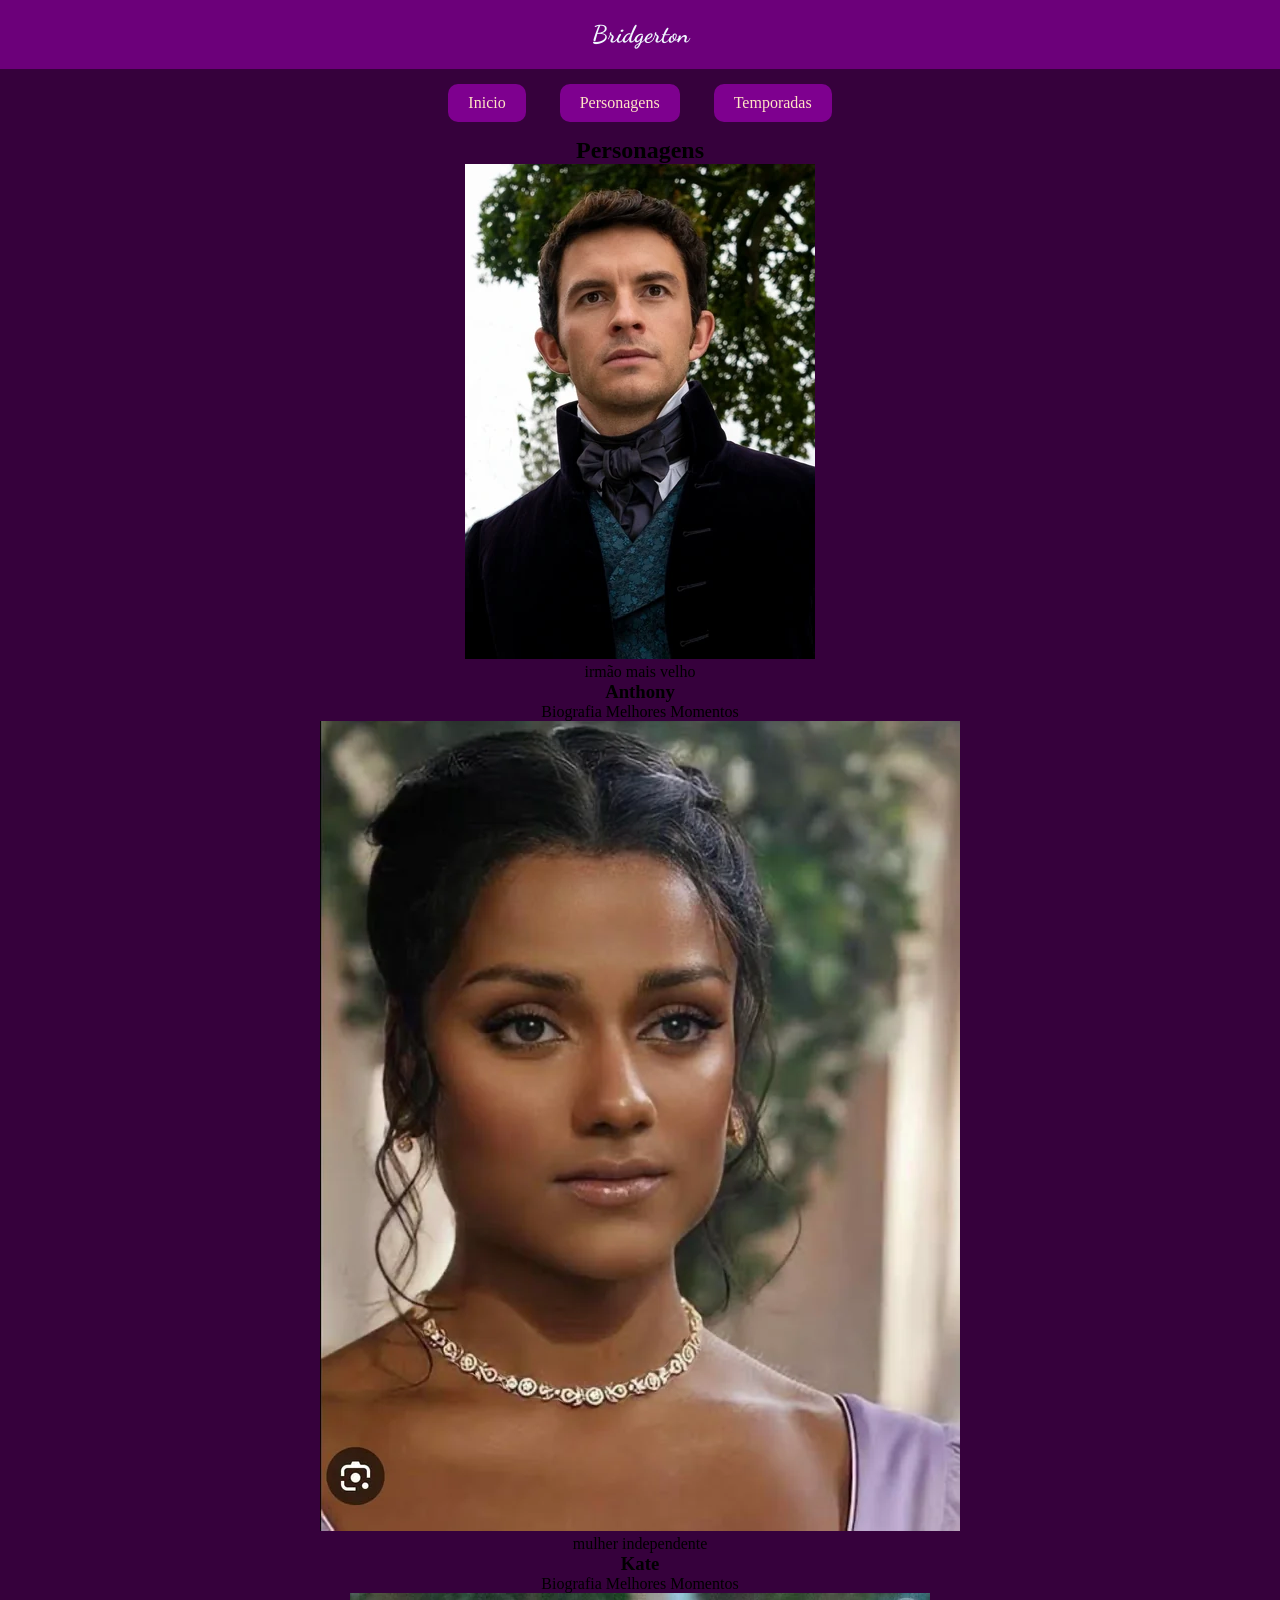
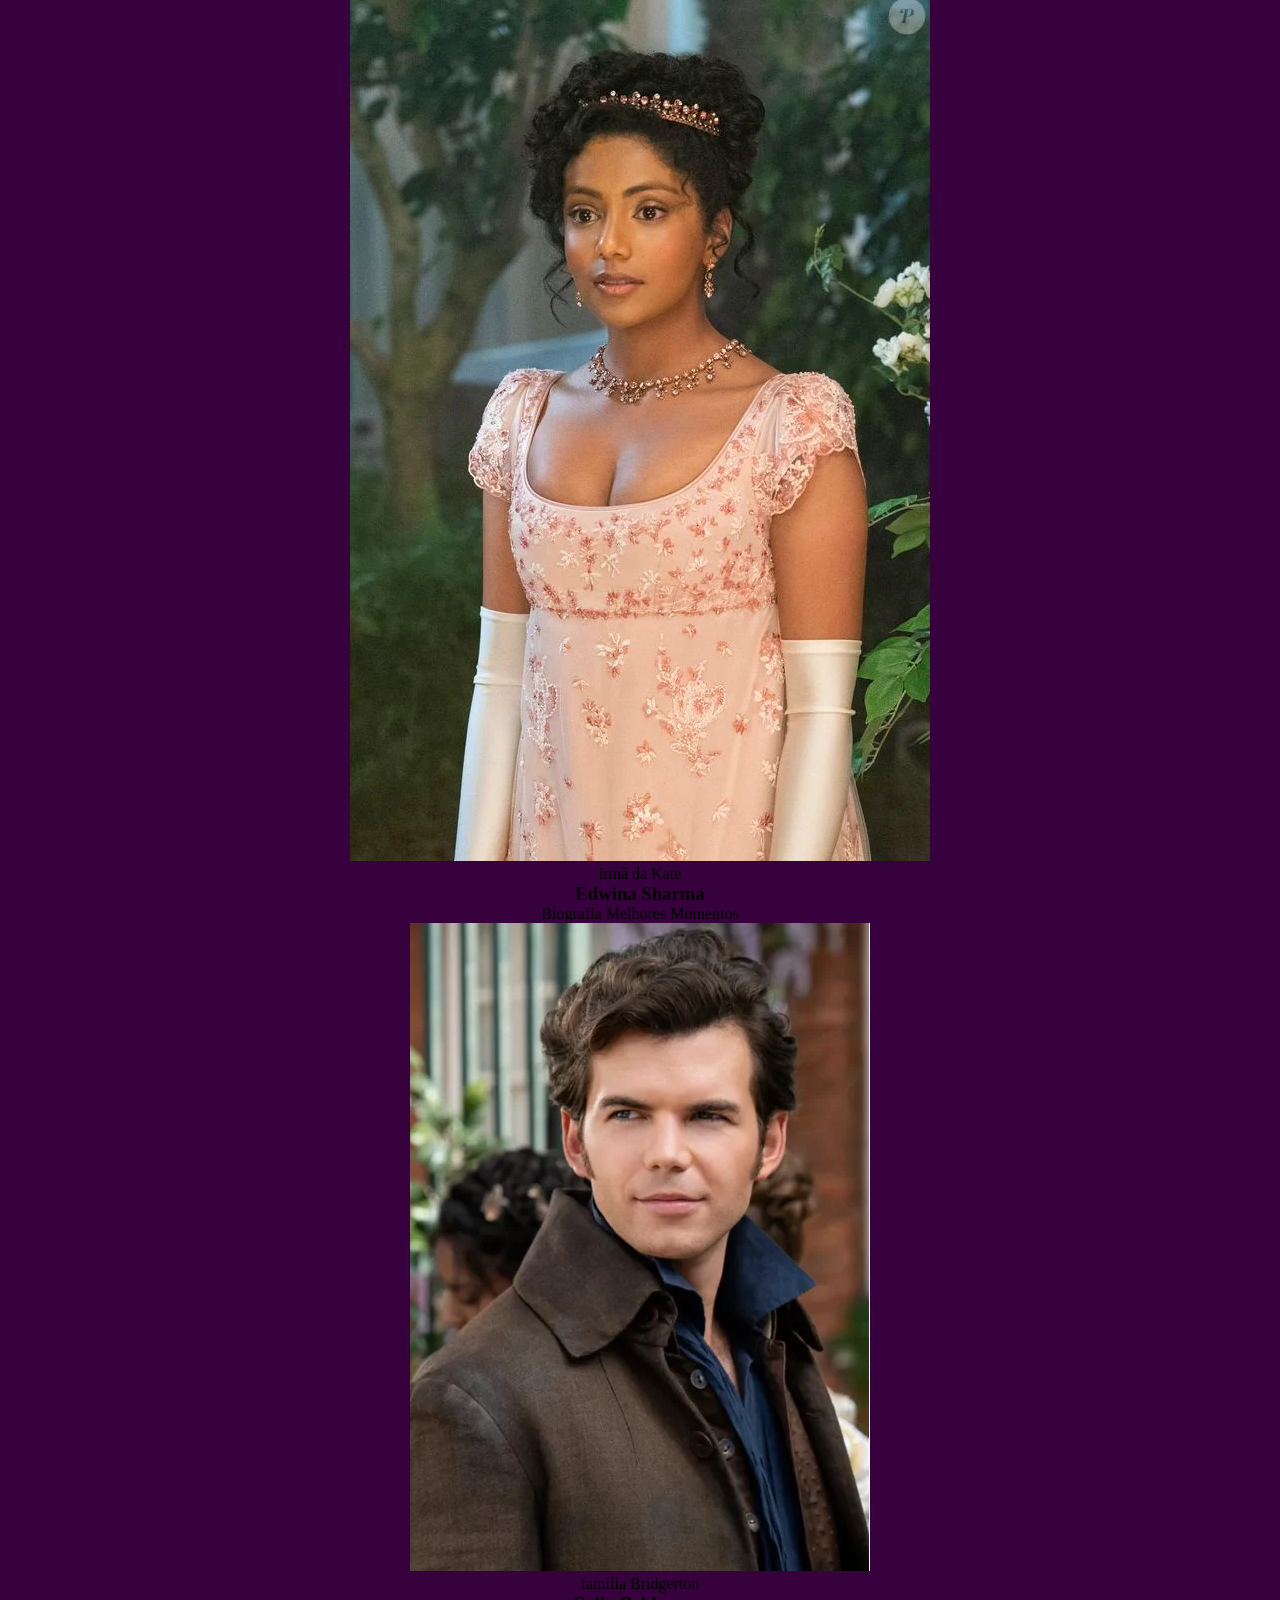
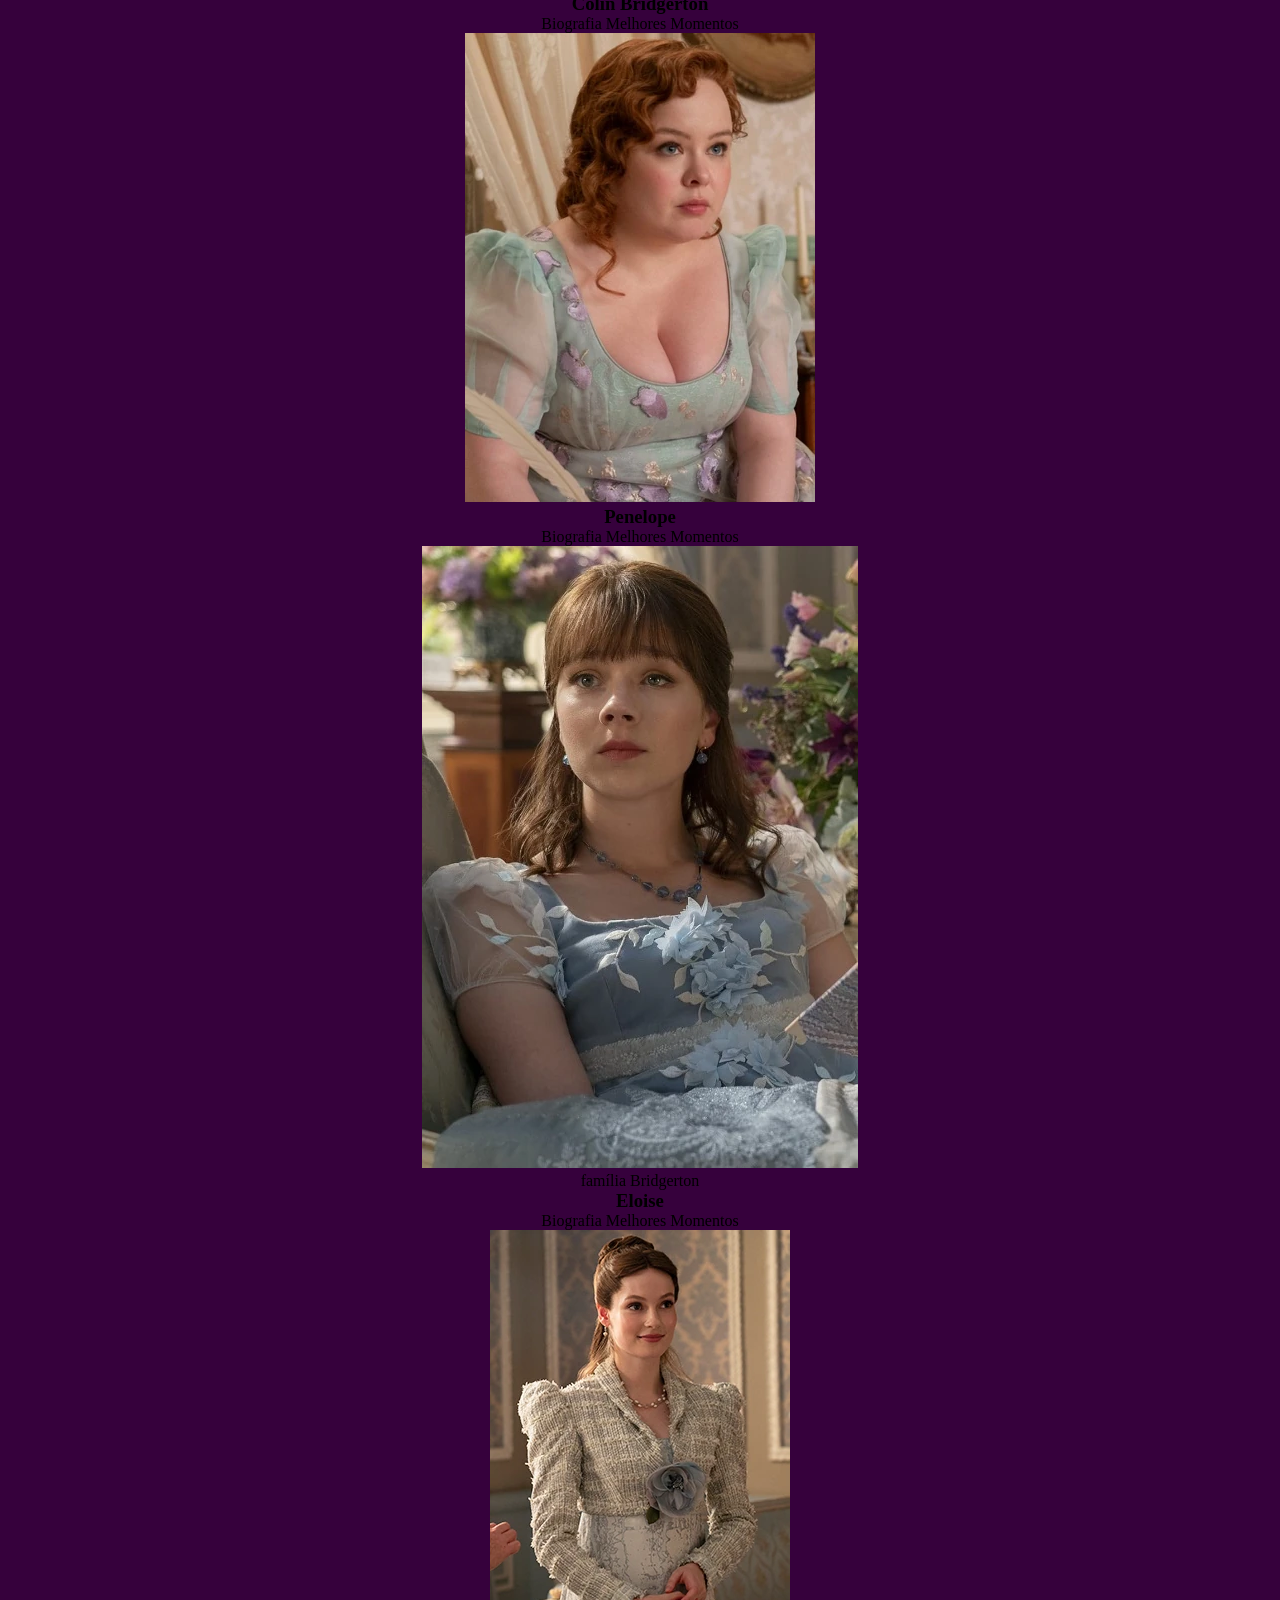
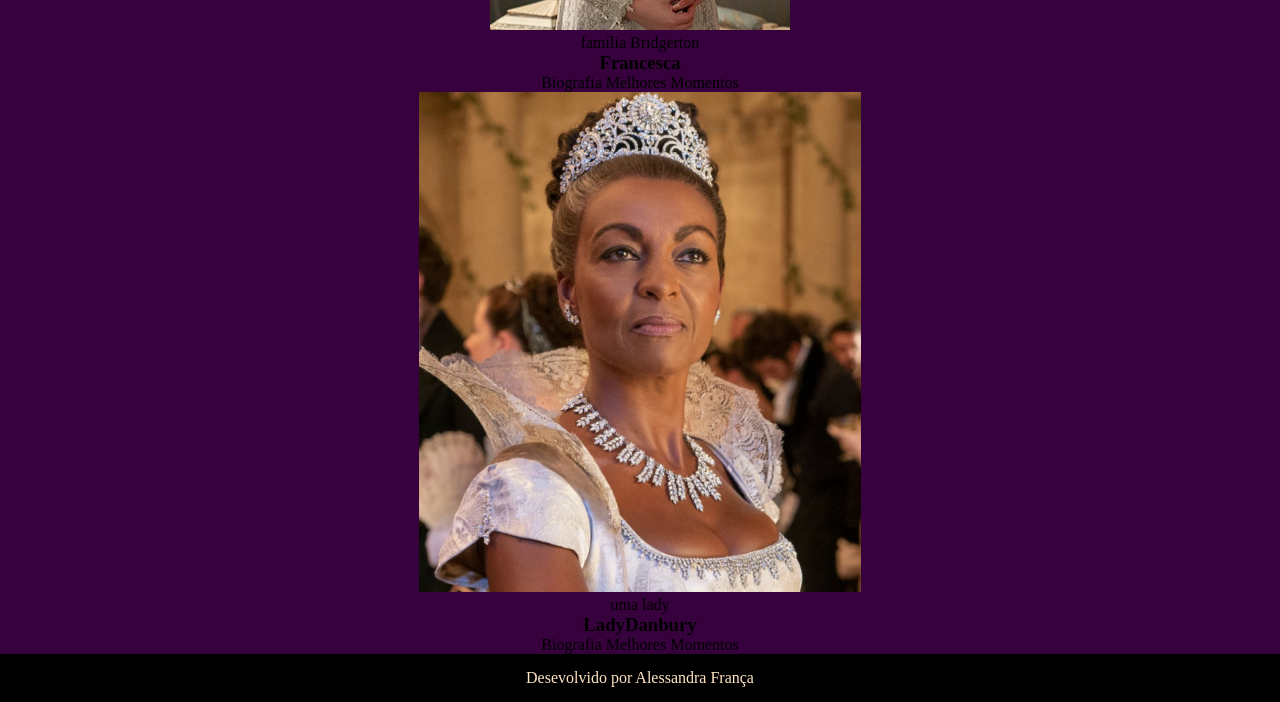
==== personagens.html @ f1dc0359 "salve alteracao" ====
<!DOCTYPE html>
<html lang="pt-br">
<head>
    <meta charset="UTF-8">
    <meta name="viewport" content="width=device-width, initial-scale=1.0">
    <title>Personagens</title>
    <link rel="stylesheet" href="./personagens.css">
    <link rel="shortcut icon" href="./imagens/favicon.webp" type="image/x-icon">
    <link rel="stylesheet" href="style.css"> <!--estilo para o header e o footer-->
</head>
<body>
    <header>
        <h2> Bridgerton </h2>
    </header>
    <nav>
        <a href="./index.html"> Inicio </a>
        <a href="./personagens.html"> Personagens </a>
        <a href="#"> Temporadas </a>
    </nav>
    <main>
        <section id="personagem">
            <h1> Personagens</h1>
            <div class="container-personagens">

                <div class="item">
                    <img src="./imagens/Anthony_.webp" alt="personagem Anthony">
                    <p>irmão mais velho</p>
                    <h3>Anthony</h3>
                    <div class="tags">
                        <span a href="https://pt.wikipedia.org/wiki/Jonathan_Bailey">Biografia</span> <!--tag de texto-->
                        <sapn a href="https://www.youtube.com/watch?v=g1KNHTwny_M">Melhores Momentos</sapn>
                    </div>
                </div>

                <div class="item">
                    <img src="./imagens/kate.webp" alt="personagem Kate">
                    <p>mulher independente</p>
                    <h3>Kate</h3>
                    <div class="tags">
                        <span>Biografia</span>
                        <sapn>Melhores Momentos</sapn>
                    </div>
                </div>

                <div class="item">
                    <img src="./imagens/edwina.webp" alt="personagem Edwina">
                    <p>irmã da Kate</p>
                    <h3>Edwina Sharma</h3>
                    <div class="tags">
                        <span>Biografia</span>
                        <sapn>Melhores Momentos</sapn>
                    </div>
                </div>

                <div class="item">
                    <img src="./imagens/personagens/Colin_Bridgerton.webp" alt="personagem colin">
                    <p>família Bridgerton</p>
                    <h3>Colin Bridgerton</h3>
                    <div class="tags">
                        <span>Biografia</span>
                        <sapn>Melhores Momentos</sapn>
                    </div>
                </div>

                <div class="item">
                    <img src="./imagens/personagens/Penelope_Bridgerton.webp" alt="personagem Penelope">
                    <p></p>
                    <h3>Penelope</h3>
                    <div class="tags">
                        <span>Biografia</span>
                        <sapn>Melhores Momentos</sapn>
                    </div>
                </div>

                <div class="item">
                    <img src="./imagens/personagens/Eloise-.webp" alt="personagem eloise">
                    <p>família Bridgerton</p>
                    <h3>Eloise</h3>
                    <div class="tags">
                        <span>Biografia</span>
                        <sapn>Melhores Momentos</sapn>
                    </div>
                </div>

                <div class="item">
                    <img src="./imagens/personagens/Francesca_Bridgerton.webp" alt="personagem Francesca_Bridgerton">
                    <p>família Bridgerton</p>
                    <h3>Francesca</h3>
                    <div class="tags">
                        <span>Biografia</span>
                        <sapn>Melhores Momentos</sapn>
                    </div>
                </div>

                <div class="item">
                    <img src="./imagens/personagens/LadyDanbury.png" alt="personagem LadyDanbury">
                    <p>uma lady</p>
                    <h3>LadyDanbury
                    </h3>
                    <div class="tags">
                        <span>Biografia</span>
                        <sapn>Melhores Momentos</sapn>
                    </div>
                </div>
            </div>
        </section>
    </main>
    <footer>
        <p> Desevolvido por Alessandra França</p>
    </footer>
</body>
</html>
---- personagens.css ----
*{
    box-sizing: border-box;
    margin: 0%;
    padding: 0%;
}
---- style.css ----
/*fonte do titulo*/
@import url('https://fonts.googleapis.com/css2?family=Dancing+Script:wght@400..700&family=Oswald:wght@200..700&family=Playfair+Display:ital,wght@0,400..900;1,400..900&display=swap');

/*fonte do paragrafo*/
@import url('https://fonts.googleapis.com/css2?family=Dancing+Script:wght@400..700&family=Oswald:wght@200..700&family=Playfair+Display:ital,wght@0,400..900;1,400..900&family=Raleway:ital,wght@0,100..900;1,100..900&display=swap');

/* reset básico*/

*{
    box-sizing: border-box;
    margin: 0%;
    padding: 0%;
}

/*Alterando alinhamento do corpo da página*/

body{
    text-align: center;
    background-color: #36013C;
}

/*Alterando estilo da cabeçalho*/

header{
    color:aliceblue;
    padding: 20px;
    background-color: #6c007a;
    font-family: 'Dancing Script';
}

/*Alterando o estilo da navegação da pagina*/

nav a{
    text-decoration: none; /*ele tirar a decoração do meu texto*/
    color:bisque;
    display: inline-block; /* deixar os itens lado a lado*/
    margin: 15px;
    padding: 10px 20px;
    background-color:#7e008f;
    border-radius: 10px; /*arredondar as bordas*/

}

/*Alterando o estilo da navegação da pagina*/

nav a:hover{ /*muda o estilo do meu nav quando o mauze estiver encima*/
    background-color:bisque;
    color:#7e008f;
    font-size: 15px;
}

/*Alterando o tamanho me o estilo da imagem*/

.card { /* article dos personagens*/
    display: inline-block;
    width: 200px;
    margin: 15px;
    padding: 10px;
    background-color: bisque;
    border-radius: 10px; /* arredondar as bordas*/
    text-align: center;
}

/*Alterando o tamanho me o estilo da imagem*/

.card img{ /* article das imagem dos personagens*/
    width: 100%;
    height: 200px;
    border-radius: 8px;
    object-fit: cover; /*ajustar a imagem sem distorcer*/
}

#personagens{

    background-image: url(./imagens/banner.jfif);
    background-size: contain;
    background-repeat: repeat;
    background-position: 0%;

    /* Alterar o tamanho da imagem - background-size = cover, contain
    Não repedir a imagem varias vezes - background-repeat:no-repeat
    Mudar a posição da imagem - background-position */ 
}
#personagens h2{
    font-family: 'Dancing Script'; /*alterar a fonte do H2*/
    padding: 10px;
}
/*seção de temporadas*/
#seção-temporadas{
    margin-top: 30px;
    background-color:#36013C;
    padding: 15px;
}

#seção-temporadas h2{
    color:bisque;
    background-color: #250129;
    padding: 10px 20px;
}

.temporadas{
    display: inline-block; /*ativar o display para os cards */
    width: 400px;
    height: 300px;
    border-radius: 10px;
    padding-top: 20px;
    background-color: bisque ;
    margin: 20px;
    padding: 15px;

}
.temporadas img{
    width: 350px;
    border-radius: 10px;
}

footer{
    background-color: black;
    padding: 15px;
}

footer p{
    color: bisque;
    text-align:center;
}
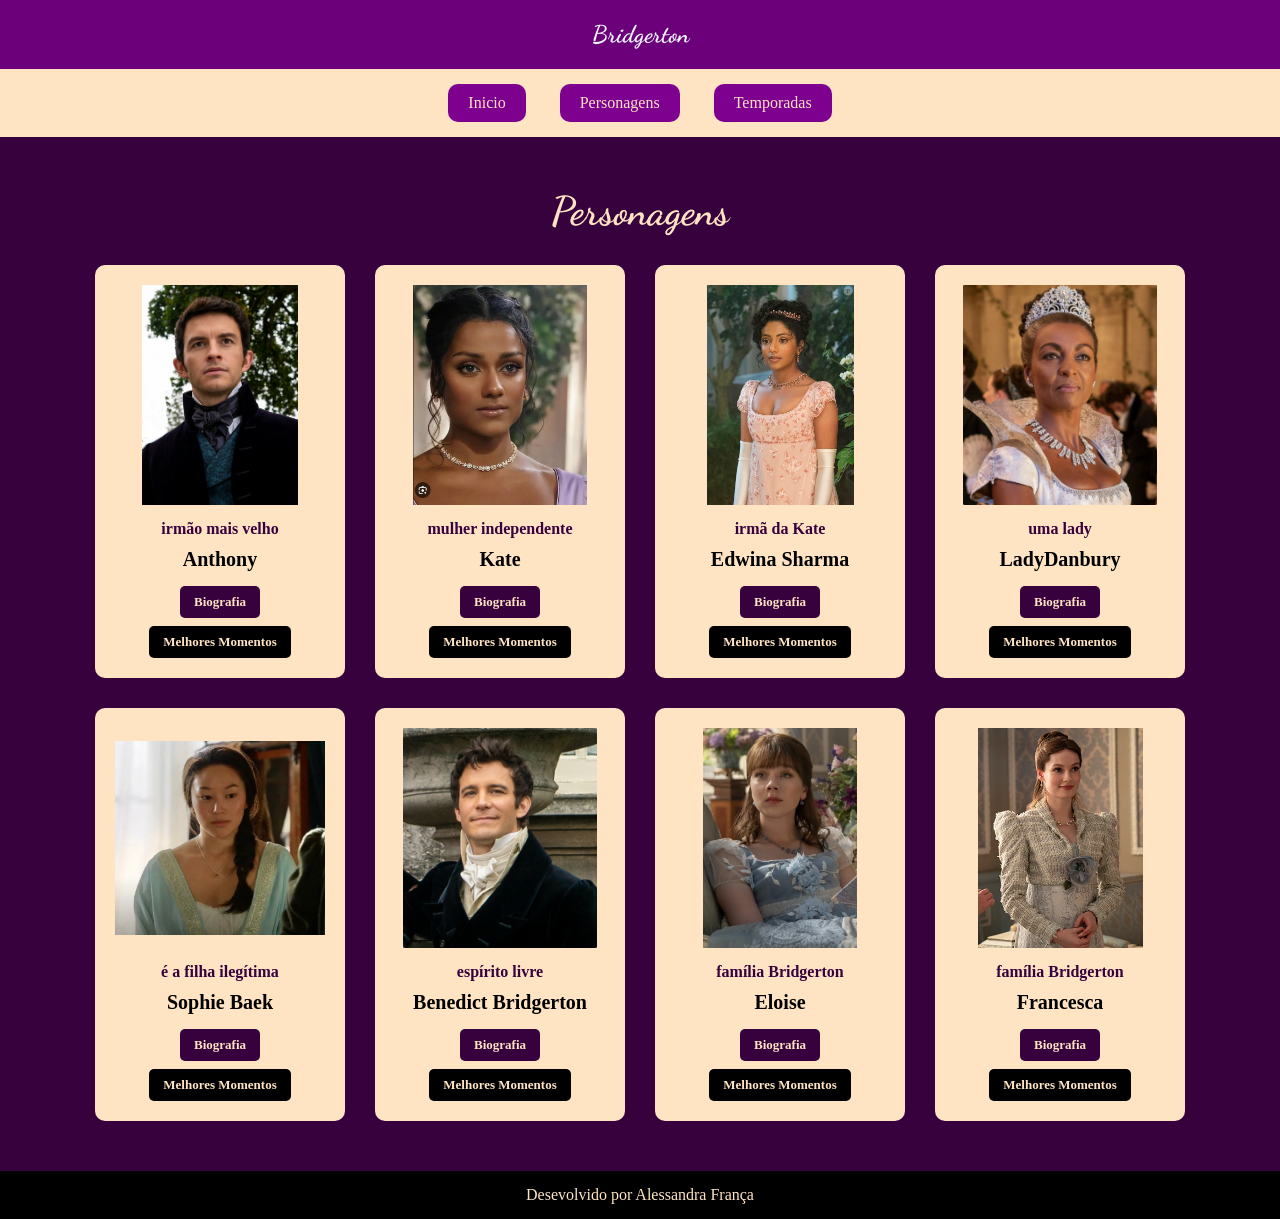
==== commit 7ceb97e6: "final de CSS" ====
--- a/personagens.html
+++ b/personagens.html
@@ -4,9 +4,10 @@
     <meta charset="UTF-8">
     <meta name="viewport" content="width=device-width, initial-scale=1.0">
     <title>Personagens</title>
-    <link rel="stylesheet" href="./personagens.css">
+    <link rel="stylesheet" href="style.css"> 
+    <link rel="stylesheet" href="./personagens.css"> <!--estilo para o header e o footer-->
     <link rel="shortcut icon" href="./imagens/favicon.webp" type="image/x-icon">
-    <link rel="stylesheet" href="style.css"> <!--estilo para o header e o footer-->
+   
 </head>
 <body>
     <header>
@@ -19,7 +20,7 @@
     </nav>
     <main>
         <section id="personagem">
-            <h1> Personagens</h1>
+            <h2> Personagens</h2>
             <div class="container-personagens">
 
                 <div class="item">
@@ -27,18 +28,18 @@
                     <p>irmão mais velho</p>
                     <h3>Anthony</h3>
                     <div class="tags">
-                        <span a href="https://pt.wikipedia.org/wiki/Jonathan_Bailey">Biografia</span> <!--tag de texto-->
-                        <sapn a href="https://www.youtube.com/watch?v=g1KNHTwny_M">Melhores Momentos</sapn>
+                        <span class="tag biografia">Biografia</span> <!--tag de texto-->
+                        <sapn class="tag melhores momentos">Melhores Momentos</sapn>
                     </div>
                 </div>
 
                 <div class="item">
                     <img src="./imagens/kate.webp" alt="personagem Kate">
-                    <p>mulher independente</p>
-                    <h3>Kate</h3>
+                    <p>mulher independente</p> <!--roxo-->
+                    <h3>Kate</h3> <!--preto-->
                     <div class="tags">
-                        <span>Biografia</span>
-                        <sapn>Melhores Momentos</sapn>
+                        <span class="tag biografia">Biografia</span>  <!--roxo-->
+                        <sapn class="tag melhores momentos">Melhores Momentos</sapn> <!--preto-->
                     </div>
                 </div>
 
@@ -47,28 +48,37 @@
                     <p>irmã da Kate</p>
                     <h3>Edwina Sharma</h3>
                     <div class="tags">
-                        <span>Biografia</span>
-                        <sapn>Melhores Momentos</sapn>
+                        <span class="tag biografia">Biografia</span>
+                        <sapn class="tag melhores momentos">Melhores Momentos</sapn>
                     </div>
                 </div>
 
                 <div class="item">
-                    <img src="./imagens/personagens/Colin_Bridgerton.webp" alt="personagem colin">
-                    <p>família Bridgerton</p>
-                    <h3>Colin Bridgerton</h3>
+                    <img src="./imagens/personagens/LadyDanbury.png" alt="personagem LadyDanbury">
+                    <p>uma lady</p>
+                    <h3>LadyDanbury</h3>
                     <div class="tags">
-                        <span>Biografia</span>
-                        <sapn>Melhores Momentos</sapn>
+                        <span class="tag biografia">Biografia</span>
+                        <sapn class="tag melhores momentos">Melhores Momentos</sapn>
+                    </div>
+                </div>
+                <div class="item">
+                    <img src="./imagens/personagens/sophie-baek.webp" alt="personagem Sophie Baek">
+                    <p>é a filha ilegítima</p>
+                    <h3>Sophie Baek</h3>
+                    <div class="tags">
+                        <span class="tag biografia">Biografia</span>
+                        <sapn class="tag melhores momentos">Melhores Momentos</sapn>
                     </div>
                 </div>
 
                 <div class="item">
-                    <img src="./imagens/personagens/Penelope_Bridgerton.webp" alt="personagem Penelope">
-                    <p></p>
-                    <h3>Penelope</h3>
+                    <img src="./imagens/personagens/benedict.jpg" alt="personagem Benedict Bridgerton ">
+                    <p>espírito livre </p>
+                    <h3>Benedict Bridgerton</h3>
                     <div class="tags">
-                        <span>Biografia</span>
-                        <sapn>Melhores Momentos</sapn>
+                        <span class="tag biografia">Biografia</span>
+                        <sapn class="tag melhores momentos">Melhores Momentos</sapn>
                     </div>
                 </div>
 
@@ -77,8 +87,8 @@
                     <p>família Bridgerton</p>
                     <h3>Eloise</h3>
                     <div class="tags">
-                        <span>Biografia</span>
-                        <sapn>Melhores Momentos</sapn>
+                        <span class="tag biografia">Biografia</span>
+                        <sapn class="tag melhores momentos">Melhores Momentos</sapn>
                     </div>
                 </div>
 
@@ -87,20 +97,10 @@
                     <p>família Bridgerton</p>
                     <h3>Francesca</h3>
                     <div class="tags">
-                        <span>Biografia</span>
-                        <sapn>Melhores Momentos</sapn>
+                        <span class="tag biografia">Biografia</span>
+                        <sapn class="tag melhores momentos">Melhores Momentos</sapn>
                     </div>
                 </div>
-
-                <div class="item">
-                    <img src="./imagens/personagens/LadyDanbury.png" alt="personagem LadyDanbury">
-                    <p>uma lady</p>
-                    <h3>LadyDanbury
-                    </h3>
-                    <div class="tags">
-                        <span>Biografia</span>
-                        <sapn>Melhores Momentos</sapn>
-                    </div>
                 </div>
             </div>
         </section>
--- a/personagens.css
+++ b/personagens.css
@@ -1,5 +1,136 @@
+/*fonte do titulo*/
+@import url('https://fonts.googleapis.com/css2?family=Dancing+Script:wght@400..700&family=Oswald:wght@200..700&family=Playfair+Display:ital,wght@0,400..900;1,400..900&display=swap');
+
+/*fonte do paragrafo*/
+@import url('https://fonts.googleapis.com/css2?family=Dancing+Script:wght@400..700&family=Oswald:wght@200..700&family=Playfair+Display:ital,wght@0,400..900;1,400..900&family=Raleway:ital,wght@0,100..900;1,100..900&display=swap');
+
+
+/*reset basico*/
+
 *{
     box-sizing: border-box;
     margin: 0%;
     padding: 0%;
-}+}
+
+/*cor de fundo do site*/
+body{
+    background-color:bisque;
+}
+
+/*alterando o estilo da seção de personagem*/
+#personagem{
+    background-color:#36013C;
+    padding: 50px 20px; /*espaçamento interno*/
+}
+
+/*alterando o estilo do titulo da página de personagens*/
+#personagem h2{
+    font-family: 'Dancing Script'; /*funte da letra*/
+    text-align: center;
+    font-size: 40px;
+    color: bisque;
+    margin-bottom: 30px;
+}
+
+/*alterando o estilo seção div*/
+.container-personagens{
+    display: flex; /*ativa o flexbox*/
+    flex-wrap: wrap; /*ele quebra a linha, quando não tem espaço suficiente*/
+    justify-content: center; /* alinha os itens no eixo principal*/
+    align-items: stretch; /*deixa os itens com a mesma altura, "esticado" como tamnho do container*/
+    gap: 30px; /*espaçamento de um para o outro*/
+
+}
+
+/*alterando os cards de personagens*/
+
+.item{
+    width: 250px;
+    background-color: bisque;
+    border-radius: 10px; /*arredondar as bordas*/
+    padding: 20px;
+    display: flex; /*ativa o flexbox*/
+    flex-direction: column; /*ativa o comportamneto da coluna*/
+    justify-content: space-between; /*alinhar os itens no eixo principal*/
+    transition: 0.3s; box-shadow: 0.3s; /*criam um efeito visual suave de elevação ou profundidade (como um botão ou cartão) ao interagir com um elemento (geralmente ao passar o mouse)*/
+}
+
+.item:hover{
+    transform: translateY(-10px); /*mover (deslocar) um elemento verticalmente (para cima ou para baixo) em relação à sua posição original */
+    box-shadow: 0 0 20px rgb(255, 255, 255); /* adicionar efeitos de sombra ao redor ou dentro de elementos */
+}
+/*alterando as imagens*/
+.item img{
+    width: 100%;
+    height: 220px;
+
+    /*evitar a distorção da imagem*/
+    object-fit: contain;
+    border-radius: 10px;
+    margin-bottom: 15px;
+}
+
+/*alterando o texto do paragrafo*/
+.item p{
+    color: #36013C;
+    font-weight: bold;
+    margin-bottom: 10px;
+}
+
+/*alterando a tag h3*/
+.item h3{
+    color: black;
+    font-size: 20px;
+    margin-bottom: 15px;
+}
+
+/*alterando as tags*/
+.tags{
+    display: flex;
+    flex-wrap: wrap;
+    gap: 8px;
+    justify-content: center;
+}
+
+/*alterando o estilo das tag*/
+.tag{
+    color:bisque;
+    padding: 8px 14px;
+    border-radius: 5px;
+    font-size: 13px;
+    font-weight: bold;
+    display: inline-block;
+}
+
+.biografia:hover{
+    background-color:bisque;
+    color: #36013C;
+}
+
+.momentos:hover{
+    background-color: bisque;
+    color: black;
+}
+
+/*alterando a mesma tag, porem outra dentro dela*/
+.biografia{
+    background-color:#36013C;
+}
+
+.momentos{
+    background-color: black;
+}
+
+/*MEDIA QUERY*/ 
+
+@media(max-width:600px){
+    #personagem h2{
+        font-size: 50px;
+    }
+
+    .item{
+        width: 100%;
+        max-width: 320px;
+    }
+}
